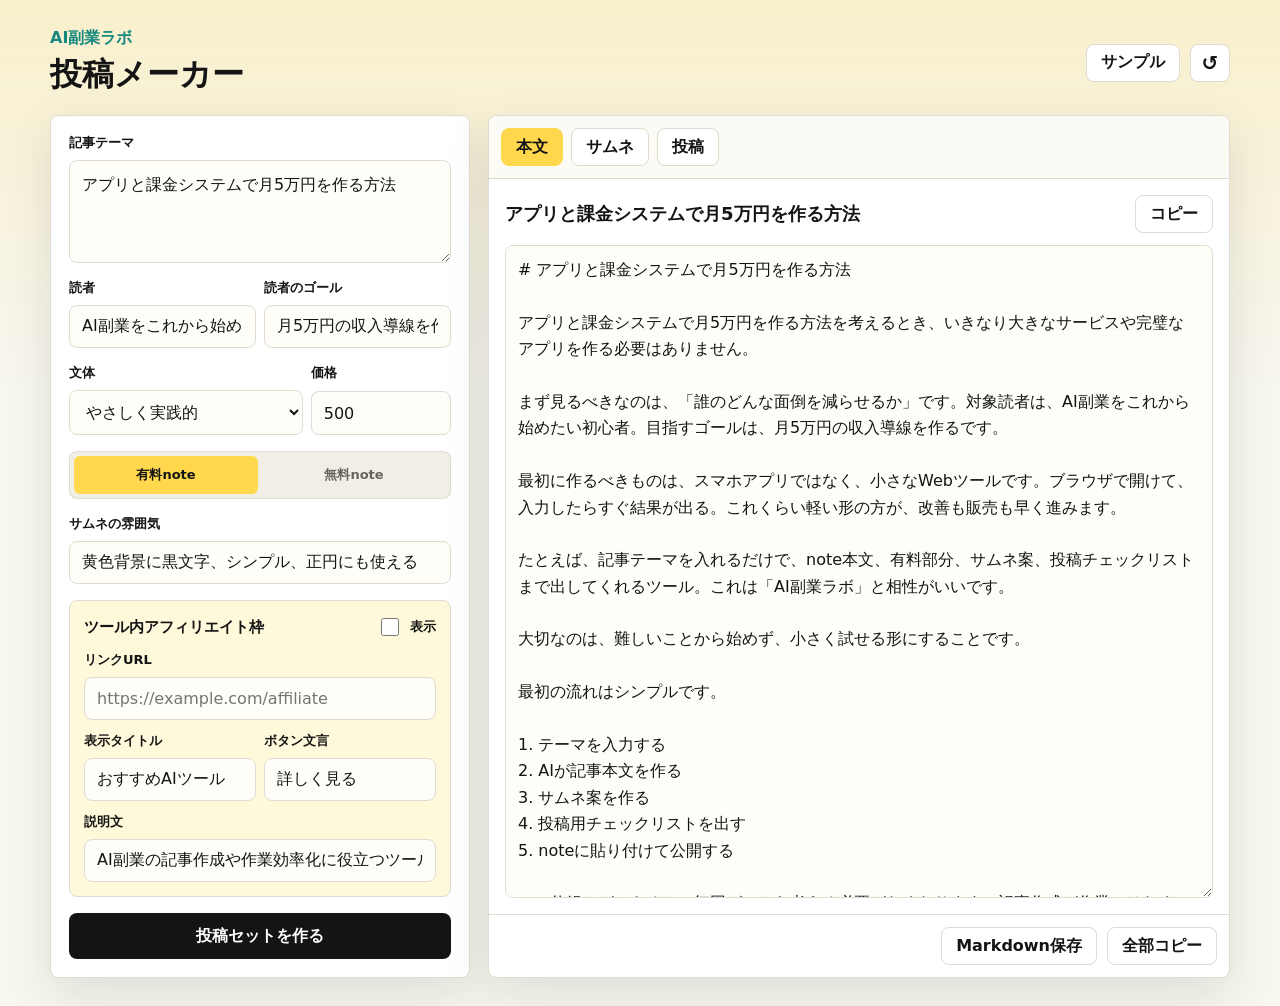
==== index.html @ d0a7dab0 "Publish AI sidejob post maker" ====
<!doctype html>
<html lang="ja">
  <head>
    <meta charset="utf-8">
    <meta name="viewport" content="width=device-width, initial-scale=1">
    <title>AI副業ラボ 投稿メーカー</title>
    <link rel="stylesheet" href="styles.css">
  </head>
  <body>
    <main class="app-shell">
      <section class="workspace">
        <header class="topbar">
          <div>
            <p class="eyebrow">AI副業ラボ</p>
            <h1>投稿メーカー</h1>
          </div>
          <div class="top-actions">
            <button id="sampleBtn" class="ghost-btn" type="button">サンプル</button>
            <button id="resetBtn" class="icon-btn" type="button" aria-label="リセット">↺</button>
          </div>
        </header>

        <section id="affiliateCard" class="affiliate-card" hidden>
          <div>
            <p id="affiliateLabel" class="affiliate-label">PR</p>
            <h2 id="affiliateTitle">おすすめツール</h2>
            <p id="affiliateDescription">AI副業の作業を効率化したい方向けのリンクです。</p>
          </div>
          <a id="affiliateLink" class="affiliate-link" href="#" target="_blank" rel="sponsored noopener">詳しく見る</a>
        </section>

        <section class="tool-grid">
          <form id="postForm" class="panel input-panel">
            <div class="field">
              <label for="theme">記事テーマ</label>
              <textarea id="theme" rows="3" placeholder="例: アプリと課金システムで月5万円を作る方法"></textarea>
            </div>

            <div class="field-row">
              <div class="field">
                <label for="audience">読者</label>
                <input id="audience" type="text" value="AI副業をこれから始めたい初心者">
              </div>
              <div class="field">
                <label for="goal">読者のゴール</label>
                <input id="goal" type="text" value="月5万円の収入導線を作る">
              </div>
            </div>

            <div class="field-row compact">
              <div class="field">
                <label for="tone">文体</label>
                <select id="tone">
                  <option value="friendly">やさしく実践的</option>
                  <option value="sharp">短く力強く</option>
                  <option value="premium">有料note向けに濃く</option>
                </select>
              </div>
              <div class="field">
                <label for="price">価格</label>
                <input id="price" type="number" min="100" step="100" value="500">
              </div>
            </div>

            <fieldset class="segmented" aria-label="販売形式">
              <label>
                <input type="radio" name="paidMode" value="paid" checked>
                <span>有料note</span>
              </label>
              <label>
                <input type="radio" name="paidMode" value="free">
                <span>無料note</span>
              </label>
            </fieldset>

            <div class="field">
              <label for="thumbnailStyle">サムネの雰囲気</label>
              <input id="thumbnailStyle" type="text" value="黄色背景に黒文字、シンプル、正円にも使える">
            </div>

            <section class="affiliate-settings">
              <div class="section-title">
                <h2>ツール内アフィリエイト枠</h2>
                <label class="toggle">
                  <input id="affiliateEnabled" type="checkbox">
                  <span>表示</span>
                </label>
              </div>
              <div class="field">
                <label for="affiliateUrl">リンクURL</label>
                <input id="affiliateUrl" type="url" placeholder="https://example.com/affiliate">
              </div>
              <div class="field-row">
                <div class="field">
                  <label for="affiliateTitleInput">表示タイトル</label>
                  <input id="affiliateTitleInput" type="text" value="おすすめAIツール">
                </div>
                <div class="field">
                  <label for="affiliateButtonText">ボタン文言</label>
                  <input id="affiliateButtonText" type="text" value="詳しく見る">
                </div>
              </div>
              <div class="field">
                <label for="affiliateDescriptionInput">説明文</label>
                <input id="affiliateDescriptionInput" type="text" value="AI副業の記事作成や作業効率化に役立つツールです。">
              </div>
            </section>

            <button class="primary-btn" type="submit">投稿セットを作る</button>
          </form>

          <section class="panel output-panel">
            <div class="tabs" role="tablist" aria-label="出力">
              <button class="tab is-active" type="button" data-target="articleOutput">本文</button>
              <button class="tab" type="button" data-target="thumbOutput">サムネ</button>
              <button class="tab" type="button" data-target="checkOutput">投稿</button>
            </div>

            <div id="articleOutput" class="output-view is-active">
              <div class="output-header">
                <h2 id="generatedTitle">タイトルがここに入ります</h2>
                <button class="copy-btn" type="button" data-copy="articleText">コピー</button>
              </div>
              <textarea id="articleText" readonly></textarea>
            </div>

            <div id="thumbOutput" class="output-view">
              <div class="output-header">
                <h2>サムネ生成プロンプト</h2>
                <button class="copy-btn" type="button" data-copy="thumbnailPrompt">コピー</button>
              </div>
              <textarea id="thumbnailPrompt" readonly></textarea>
            </div>

            <div id="checkOutput" class="output-view">
              <div class="output-header">
                <h2>投稿チェックリスト</h2>
                <button class="copy-btn" type="button" data-copy="checklistText">コピー</button>
              </div>
              <textarea id="checklistText" readonly></textarea>
            </div>

            <div class="export-row">
              <button id="downloadMdBtn" class="ghost-btn" type="button">Markdown保存</button>
              <button id="copyAllBtn" class="ghost-btn" type="button">全部コピー</button>
            </div>
          </section>
        </section>
      </section>
    </main>

    <script src="app.js"></script>
  </body>
</html>
---- styles.css ----
:root {
  --bg: #f7f6ef;
  --panel: #ffffff;
  --ink: #141414;
  --muted: #65645f;
  --line: #dedbd0;
  --yellow: #ffd84d;
  --green: #37b77a;
  --teal: #15877f;
  --shadow: 0 18px 48px rgba(20, 20, 20, 0.1);
}

* {
  box-sizing: border-box;
}

body {
  margin: 0;
  min-height: 100vh;
  background:
    linear-gradient(180deg, rgba(255, 216, 77, 0.22), transparent 38%),
    var(--bg);
  color: var(--ink);
  font-family: "Yu Gothic", "Meiryo", system-ui, sans-serif;
}

button,
input,
textarea,
select {
  font: inherit;
}

.app-shell {
  width: min(1180px, calc(100% - 32px));
  margin: 0 auto;
  padding: 28px 0;
}

.workspace {
  min-height: calc(100vh - 56px);
}

.topbar {
  display: flex;
  align-items: center;
  justify-content: space-between;
  gap: 16px;
  margin-bottom: 18px;
}

.eyebrow {
  margin: 0 0 4px;
  color: var(--teal);
  font-weight: 700;
}

h1,
h2 {
  margin: 0;
  letter-spacing: 0;
}

h1 {
  font-size: 32px;
}

h2 {
  font-size: 18px;
}

.top-actions,
.export-row {
  display: flex;
  gap: 10px;
  align-items: center;
}

.affiliate-card {
  display: flex;
  align-items: center;
  justify-content: space-between;
  gap: 18px;
  margin-bottom: 18px;
  padding: 16px;
  background: var(--yellow);
  border: 2px solid var(--ink);
  border-radius: 8px;
  box-shadow: var(--shadow);
}

.affiliate-card[hidden] {
  display: none;
}

.affiliate-card h2,
.affiliate-card p {
  margin: 0;
}

.affiliate-label {
  display: inline-block;
  margin-bottom: 6px;
  padding: 3px 8px;
  border-radius: 999px;
  background: var(--ink);
  color: #fff;
  font-size: 12px;
  font-weight: 800;
}

.affiliate-link {
  flex: 0 0 auto;
  display: inline-grid;
  place-items: center;
  min-height: 42px;
  padding: 0 18px;
  border-radius: 8px;
  background: var(--ink);
  color: #fff;
  text-decoration: none;
  font-weight: 900;
}

.tool-grid {
  display: grid;
  grid-template-columns: minmax(320px, 420px) minmax(0, 1fr);
  gap: 18px;
}

.panel {
  background: var(--panel);
  border: 1px solid var(--line);
  border-radius: 8px;
  box-shadow: var(--shadow);
}

.input-panel {
  padding: 18px;
  display: grid;
  gap: 16px;
  align-content: start;
}

.affiliate-settings {
  display: grid;
  gap: 12px;
  padding: 14px;
  border: 1px solid var(--line);
  border-radius: 8px;
  background: #fff9db;
}

.section-title {
  display: flex;
  justify-content: space-between;
  align-items: center;
  gap: 12px;
}

.section-title h2 {
  font-size: 15px;
}

.toggle {
  display: inline-flex;
  align-items: center;
  gap: 8px;
}

.toggle input {
  width: 18px;
  height: 18px;
}

.field,
.field-row {
  display: grid;
  gap: 8px;
}

.field-row {
  grid-template-columns: 1fr 1fr;
}

.field-row.compact {
  grid-template-columns: 1.25fr 0.75fr;
}

label {
  font-size: 13px;
  font-weight: 700;
}

input,
textarea,
select {
  width: 100%;
  border: 1px solid var(--line);
  border-radius: 8px;
  padding: 11px 12px;
  color: var(--ink);
  background: #fffdf7;
  outline: none;
}

textarea {
  resize: vertical;
  line-height: 1.65;
}

input:focus,
textarea:focus,
select:focus {
  border-color: var(--teal);
  box-shadow: 0 0 0 3px rgba(21, 135, 127, 0.15);
}

.segmented {
  margin: 0;
  padding: 4px;
  border: 1px solid var(--line);
  border-radius: 8px;
  display: grid;
  grid-template-columns: 1fr 1fr;
  gap: 4px;
  background: #f1efe5;
}

.segmented input {
  position: absolute;
  opacity: 0;
  pointer-events: none;
}

.segmented span {
  display: grid;
  place-items: center;
  min-height: 38px;
  border-radius: 6px;
  color: var(--muted);
  font-weight: 700;
}

.segmented input:checked + span {
  background: var(--yellow);
  color: var(--ink);
}

.primary-btn,
.ghost-btn,
.icon-btn,
.copy-btn,
.tab {
  border: 0;
  border-radius: 8px;
  cursor: pointer;
  font-weight: 800;
}

.primary-btn {
  min-height: 46px;
  background: var(--ink);
  color: #fff;
}

.ghost-btn,
.icon-btn,
.copy-btn,
.tab {
  min-height: 38px;
  background: #fff;
  color: var(--ink);
  border: 1px solid var(--line);
  padding: 0 14px;
}

.icon-btn {
  width: 40px;
  padding: 0;
  font-size: 20px;
}

.output-panel {
  padding: 0;
  min-height: 680px;
  display: grid;
  grid-template-rows: auto 1fr auto;
}

.tabs {
  display: flex;
  gap: 8px;
  padding: 12px;
  border-bottom: 1px solid var(--line);
  background: #fbfaf4;
  border-radius: 8px 8px 0 0;
}

.tab.is-active {
  background: var(--yellow);
  border-color: var(--yellow);
}

.output-view {
  display: none;
  padding: 16px;
}

.output-view.is-active {
  display: grid;
  grid-template-rows: auto 1fr;
  gap: 12px;
}

.output-header {
  display: flex;
  justify-content: space-between;
  gap: 12px;
  align-items: center;
}

.output-view textarea {
  min-height: 530px;
  background: #fffdf8;
}

.export-row {
  justify-content: flex-end;
  padding: 12px;
  border-top: 1px solid var(--line);
}

@media (max-width: 860px) {
  .tool-grid,
  .field-row,
  .field-row.compact {
    grid-template-columns: 1fr;
  }

  .affiliate-card {
    align-items: stretch;
    flex-direction: column;
  }

  .topbar {
    align-items: flex-start;
  }

  h1 {
    font-size: 28px;
  }
}
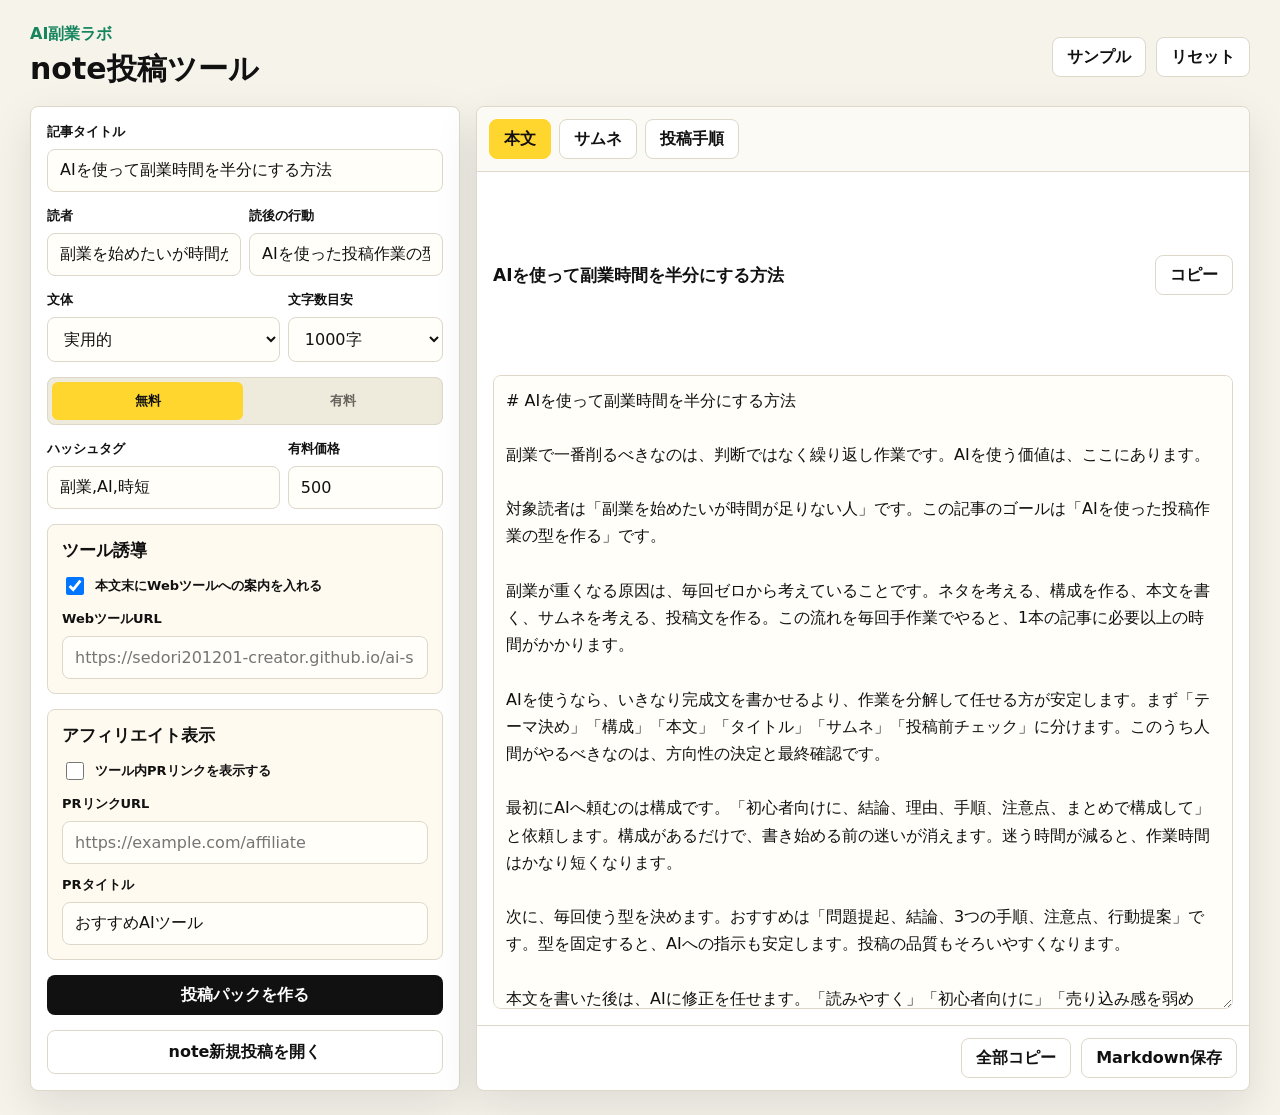
==== commit 3a880efc: "Update note post maker tool" ====
--- a/index.html
+++ b/index.html
@@ -3,148 +3,157 @@
   <head>
     <meta charset="utf-8">
     <meta name="viewport" content="width=device-width, initial-scale=1">
-    <title>AI副業ラボ 投稿メーカー</title>
+    <title>AI副業ラボ note投稿ツール</title>
     <link rel="stylesheet" href="styles.css">
   </head>
   <body>
     <main class="app-shell">
-      <section class="workspace">
-        <header class="topbar">
-          <div>
-            <p class="eyebrow">AI副業ラボ</p>
-            <h1>投稿メーカー</h1>
+      <header class="topbar">
+        <div>
+          <p class="eyebrow">AI副業ラボ</p>
+          <h1>note投稿ツール</h1>
+        </div>
+        <div class="top-actions">
+          <button id="sampleBtn" class="ghost-btn" type="button">サンプル</button>
+          <button id="resetBtn" class="ghost-btn" type="button">リセット</button>
+        </div>
+      </header>
+
+      <section class="tool-grid">
+        <form id="postForm" class="panel input-panel">
+          <div class="field">
+            <label for="theme">記事タイトル</label>
+            <input id="theme" type="text" value="AIを使って副業時間を半分にする方法">
           </div>
-          <div class="top-actions">
-            <button id="sampleBtn" class="ghost-btn" type="button">サンプル</button>
-            <button id="resetBtn" class="icon-btn" type="button" aria-label="リセット">↺</button>
+
+          <div class="field-row">
+            <div class="field">
+              <label for="audience">読者</label>
+              <input id="audience" type="text" value="副業を始めたいが時間が足りない人">
+            </div>
+            <div class="field">
+              <label for="goal">読後の行動</label>
+              <input id="goal" type="text" value="AIを使った投稿作業の型を作る">
+            </div>
           </div>
-        </header>
 
-        <section id="affiliateCard" class="affiliate-card" hidden>
-          <div>
-            <p id="affiliateLabel" class="affiliate-label">PR</p>
-            <h2 id="affiliateTitle">おすすめツール</h2>
-            <p id="affiliateDescription">AI副業の作業を効率化したい方向けのリンクです。</p>
+          <div class="field-row compact">
+            <div class="field">
+              <label for="tone">文体</label>
+              <select id="tone">
+                <option value="practical">実用的</option>
+                <option value="friendly">やさしい</option>
+                <option value="premium">有料note向け</option>
+              </select>
+            </div>
+            <div class="field">
+              <label for="length">文字数目安</label>
+              <select id="length">
+                <option value="1000">1000字</option>
+                <option value="1500">1500字</option>
+                <option value="700">短め</option>
+              </select>
+            </div>
           </div>
-          <a id="affiliateLink" class="affiliate-link" href="#" target="_blank" rel="sponsored noopener">詳しく見る</a>
-        </section>
 
-        <section class="tool-grid">
-          <form id="postForm" class="panel input-panel">
+          <fieldset class="segmented" aria-label="記事タイプ">
+            <label>
+              <input type="radio" name="paidMode" value="free" checked>
+              <span>無料</span>
+            </label>
+            <label>
+              <input type="radio" name="paidMode" value="paid">
+              <span>有料</span>
+            </label>
+          </fieldset>
+
+          <div class="field-row compact">
             <div class="field">
-              <label for="theme">記事テーマ</label>
-              <textarea id="theme" rows="3" placeholder="例: アプリと課金システムで月5万円を作る方法"></textarea>
+              <label for="tags">ハッシュタグ</label>
+              <input id="tags" type="text" value="副業,AI,時短">
             </div>
+            <div class="field">
+              <label for="price">有料価格</label>
+              <input id="price" type="number" min="100" step="100" value="500">
+            </div>
+          </div>
 
-            <div class="field-row">
-              <div class="field">
-                <label for="audience">読者</label>
-                <input id="audience" type="text" value="AI副業をこれから始めたい初心者">
-              </div>
-              <div class="field">
-                <label for="goal">読者のゴール</label>
-                <input id="goal" type="text" value="月5万円の収入導線を作る">
+          <section class="panel-mini">
+            <h2>ツール誘導</h2>
+            <label class="toggle">
+              <input id="toolCtaEnabled" type="checkbox" checked>
+              <span>本文末にWebツールへの案内を入れる</span>
+            </label>
+            <div class="field">
+              <label for="toolUrl">WebツールURL</label>
+              <input id="toolUrl" type="url" placeholder="https://sedori201201-creator.github.io/ai-sidejob-lab-tool/">
+            </div>
+          </section>
+
+          <section class="panel-mini">
+            <h2>アフィリエイト表示</h2>
+            <label class="toggle">
+              <input id="affiliateEnabled" type="checkbox">
+              <span>ツール内PRリンクを表示する</span>
+            </label>
+            <div class="field">
+              <label for="affiliateUrl">PRリンクURL</label>
+              <input id="affiliateUrl" type="url" placeholder="https://example.com/affiliate">
+            </div>
+            <div class="field">
+              <label for="affiliateTitle">PRタイトル</label>
+              <input id="affiliateTitle" type="text" value="おすすめAIツール">
+            </div>
+          </section>
+
+          <button class="primary-btn" type="submit">投稿パックを作る</button>
+          <a class="note-link" href="https://note.com/notes/new" target="_blank" rel="noopener">note新規投稿を開く</a>
+        </form>
+
+        <section class="panel output-panel">
+          <div class="tabs" role="tablist" aria-label="出力">
+            <button class="tab is-active" type="button" data-target="articlePane">本文</button>
+            <button class="tab" type="button" data-target="thumbPane">サムネ</button>
+            <button class="tab" type="button" data-target="publishPane">投稿手順</button>
+          </div>
+
+          <div id="articlePane" class="output-view is-active">
+            <div class="output-header">
+              <h2 id="generatedTitle">AIを使って副業時間を半分にする方法</h2>
+              <button class="copy-btn" type="button" data-copy="articleText">コピー</button>
+            </div>
+            <textarea id="articleText" readonly></textarea>
+          </div>
+
+          <div id="thumbPane" class="output-view">
+            <div class="thumb-layout">
+              <canvas id="thumbnailCanvas" width="1280" height="670"></canvas>
+              <div class="thumb-actions">
+                <button id="downloadThumbBtn" class="primary-btn" type="button">サムネPNG保存</button>
+                <button class="copy-btn" type="button" data-copy="thumbnailPrompt">プロンプトコピー</button>
               </div>
             </div>
+            <textarea id="thumbnailPrompt" readonly></textarea>
+          </div>
 
-            <div class="field-row compact">
-              <div class="field">
-                <label for="tone">文体</label>
-                <select id="tone">
-                  <option value="friendly">やさしく実践的</option>
-                  <option value="sharp">短く力強く</option>
-                  <option value="premium">有料note向けに濃く</option>
-                </select>
-              </div>
-              <div class="field">
-                <label for="price">価格</label>
-                <input id="price" type="number" min="100" step="100" value="500">
-              </div>
+          <div id="publishPane" class="output-view">
+            <div class="output-header">
+              <h2>note公開チェック</h2>
+              <button class="copy-btn" type="button" data-copy="publishText">コピー</button>
             </div>
+            <textarea id="publishText" readonly></textarea>
+          </div>
 
-            <fieldset class="segmented" aria-label="販売形式">
-              <label>
-                <input type="radio" name="paidMode" value="paid" checked>
-                <span>有料note</span>
-              </label>
-              <label>
-                <input type="radio" name="paidMode" value="free">
-                <span>無料note</span>
-              </label>
-            </fieldset>
+          <div id="affiliateCard" class="affiliate-card" hidden>
+            <span>PR</span>
+            <strong id="affiliateCardTitle">おすすめAIツール</strong>
+            <a id="affiliateCardLink" href="#" target="_blank" rel="sponsored noopener">詳細を見る</a>
+          </div>
 
-            <div class="field">
-              <label for="thumbnailStyle">サムネの雰囲気</label>
-              <input id="thumbnailStyle" type="text" value="黄色背景に黒文字、シンプル、正円にも使える">
-            </div>
-
-            <section class="affiliate-settings">
-              <div class="section-title">
-                <h2>ツール内アフィリエイト枠</h2>
-                <label class="toggle">
-                  <input id="affiliateEnabled" type="checkbox">
-                  <span>表示</span>
-                </label>
-              </div>
-              <div class="field">
-                <label for="affiliateUrl">リンクURL</label>
-                <input id="affiliateUrl" type="url" placeholder="https://example.com/affiliate">
-              </div>
-              <div class="field-row">
-                <div class="field">
-                  <label for="affiliateTitleInput">表示タイトル</label>
-                  <input id="affiliateTitleInput" type="text" value="おすすめAIツール">
-                </div>
-                <div class="field">
-                  <label for="affiliateButtonText">ボタン文言</label>
-                  <input id="affiliateButtonText" type="text" value="詳しく見る">
-                </div>
-              </div>
-              <div class="field">
-                <label for="affiliateDescriptionInput">説明文</label>
-                <input id="affiliateDescriptionInput" type="text" value="AI副業の記事作成や作業効率化に役立つツールです。">
-              </div>
-            </section>
-
-            <button class="primary-btn" type="submit">投稿セットを作る</button>
-          </form>
-
-          <section class="panel output-panel">
-            <div class="tabs" role="tablist" aria-label="出力">
-              <button class="tab is-active" type="button" data-target="articleOutput">本文</button>
-              <button class="tab" type="button" data-target="thumbOutput">サムネ</button>
-              <button class="tab" type="button" data-target="checkOutput">投稿</button>
-            </div>
-
-            <div id="articleOutput" class="output-view is-active">
-              <div class="output-header">
-                <h2 id="generatedTitle">タイトルがここに入ります</h2>
-                <button class="copy-btn" type="button" data-copy="articleText">コピー</button>
-              </div>
-              <textarea id="articleText" readonly></textarea>
-            </div>
-
-            <div id="thumbOutput" class="output-view">
-              <div class="output-header">
-                <h2>サムネ生成プロンプト</h2>
-                <button class="copy-btn" type="button" data-copy="thumbnailPrompt">コピー</button>
-              </div>
-              <textarea id="thumbnailPrompt" readonly></textarea>
-            </div>
-
-            <div id="checkOutput" class="output-view">
-              <div class="output-header">
-                <h2>投稿チェックリスト</h2>
-                <button class="copy-btn" type="button" data-copy="checklistText">コピー</button>
-              </div>
-              <textarea id="checklistText" readonly></textarea>
-            </div>
-
-            <div class="export-row">
-              <button id="downloadMdBtn" class="ghost-btn" type="button">Markdown保存</button>
-              <button id="copyAllBtn" class="ghost-btn" type="button">全部コピー</button>
-            </div>
-          </section>
+          <div class="export-row">
+            <button id="copyAllBtn" class="ghost-btn" type="button">全部コピー</button>
+            <button id="downloadMdBtn" class="ghost-btn" type="button">Markdown保存</button>
+          </div>
         </section>
       </section>
     </main>
--- a/styles.css
+++ b/styles.css
@@ -1,13 +1,12 @@
 :root {
-  --bg: #f7f6ef;
+  --bg: #f5f3ea;
   --panel: #ffffff;
-  --ink: #141414;
-  --muted: #65645f;
-  --line: #dedbd0;
-  --yellow: #ffd84d;
-  --green: #37b77a;
-  --teal: #15877f;
-  --shadow: 0 18px 48px rgba(20, 20, 20, 0.1);
+  --ink: #111111;
+  --muted: #66645d;
+  --line: #ddd8c9;
+  --yellow: #ffd62e;
+  --green: #16855f;
+  --shadow: 0 16px 44px rgba(17, 17, 17, 0.1);
 }
 
 * {
@@ -17,9 +16,7 @@
 body {
   margin: 0;
   min-height: 100vh;
-  background:
-    linear-gradient(180deg, rgba(255, 216, 77, 0.22), transparent 38%),
-    var(--bg);
+  background: var(--bg);
   color: var(--ink);
   font-family: "Yu Gothic", "Meiryo", system-ui, sans-serif;
 }
@@ -32,27 +29,23 @@
 }
 
 .app-shell {
-  width: min(1180px, calc(100% - 32px));
+  width: min(1220px, calc(100% - 28px));
   margin: 0 auto;
-  padding: 28px 0;
-}
-
-.workspace {
-  min-height: calc(100vh - 56px);
+  padding: 24px 0;
 }
 
 .topbar {
   display: flex;
-  align-items: center;
   justify-content: space-between;
+  align-items: center;
   gap: 16px;
-  margin-bottom: 18px;
+  margin-bottom: 16px;
 }
 
 .eyebrow {
   margin: 0 0 4px;
-  color: var(--teal);
-  font-weight: 700;
+  color: var(--green);
+  font-weight: 800;
 }
 
 h1,
@@ -62,73 +55,29 @@
 }
 
 h1 {
-  font-size: 32px;
+  font-size: 30px;
 }
 
 h2 {
-  font-size: 18px;
+  font-size: 17px;
 }
 
 .top-actions,
-.export-row {
+.export-row,
+.thumb-actions {
   display: flex;
   gap: 10px;
   align-items: center;
 }
 
-.affiliate-card {
-  display: flex;
-  align-items: center;
-  justify-content: space-between;
-  gap: 18px;
-  margin-bottom: 18px;
-  padding: 16px;
-  background: var(--yellow);
-  border: 2px solid var(--ink);
-  border-radius: 8px;
-  box-shadow: var(--shadow);
-}
-
-.affiliate-card[hidden] {
-  display: none;
-}
-
-.affiliate-card h2,
-.affiliate-card p {
-  margin: 0;
-}
-
-.affiliate-label {
-  display: inline-block;
-  margin-bottom: 6px;
-  padding: 3px 8px;
-  border-radius: 999px;
-  background: var(--ink);
-  color: #fff;
-  font-size: 12px;
-  font-weight: 800;
-}
-
-.affiliate-link {
-  flex: 0 0 auto;
-  display: inline-grid;
-  place-items: center;
-  min-height: 42px;
-  padding: 0 18px;
-  border-radius: 8px;
-  background: var(--ink);
-  color: #fff;
-  text-decoration: none;
-  font-weight: 900;
-}
-
 .tool-grid {
   display: grid;
-  grid-template-columns: minmax(320px, 420px) minmax(0, 1fr);
-  gap: 18px;
-}
-
-.panel {
+  grid-template-columns: minmax(320px, 430px) minmax(0, 1fr);
+  gap: 16px;
+}
+
+.panel,
+.panel-mini {
   background: var(--panel);
   border: 1px solid var(--line);
   border-radius: 8px;
@@ -136,41 +85,18 @@
 }
 
 .input-panel {
-  padding: 18px;
-  display: grid;
-  gap: 16px;
+  display: grid;
   align-content: start;
-}
-
-.affiliate-settings {
+  gap: 15px;
+  padding: 16px;
+}
+
+.panel-mini {
   display: grid;
   gap: 12px;
   padding: 14px;
-  border: 1px solid var(--line);
-  border-radius: 8px;
-  background: #fff9db;
-}
-
-.section-title {
-  display: flex;
-  justify-content: space-between;
-  align-items: center;
-  gap: 12px;
-}
-
-.section-title h2 {
-  font-size: 15px;
-}
-
-.toggle {
-  display: inline-flex;
-  align-items: center;
-  gap: 8px;
-}
-
-.toggle input {
-  width: 18px;
-  height: 18px;
+  box-shadow: none;
+  background: #fffaf0;
 }
 
 .field,
@@ -184,12 +110,12 @@
 }
 
 .field-row.compact {
-  grid-template-columns: 1.25fr 0.75fr;
+  grid-template-columns: 1.2fr 0.8fr;
 }
 
 label {
   font-size: 13px;
-  font-weight: 700;
+  font-weight: 800;
 }
 
 input,
@@ -200,20 +126,20 @@
   border-radius: 8px;
   padding: 11px 12px;
   color: var(--ink);
-  background: #fffdf7;
+  background: #fffef9;
   outline: none;
 }
 
 textarea {
   resize: vertical;
-  line-height: 1.65;
+  line-height: 1.7;
 }
 
 input:focus,
 textarea:focus,
 select:focus {
-  border-color: var(--teal);
-  box-shadow: 0 0 0 3px rgba(21, 135, 127, 0.15);
+  border-color: var(--green);
+  box-shadow: 0 0 0 3px rgba(22, 133, 95, 0.15);
 }
 
 .segmented {
@@ -224,13 +150,12 @@
   display: grid;
   grid-template-columns: 1fr 1fr;
   gap: 4px;
-  background: #f1efe5;
+  background: #eeeadc;
 }
 
 .segmented input {
   position: absolute;
   opacity: 0;
-  pointer-events: none;
 }
 
 .segmented span {
@@ -239,7 +164,7 @@
   min-height: 38px;
   border-radius: 6px;
   color: var(--muted);
-  font-weight: 700;
+  font-weight: 800;
 }
 
 .segmented input:checked + span {
@@ -247,45 +172,55 @@
   color: var(--ink);
 }
 
+.toggle {
+  display: flex;
+  align-items: center;
+  gap: 8px;
+}
+
+.toggle input {
+  width: 18px;
+  height: 18px;
+}
+
 .primary-btn,
 .ghost-btn,
-.icon-btn,
 .copy-btn,
-.tab {
+.tab,
+.note-link {
+  min-height: 40px;
   border: 0;
   border-radius: 8px;
   cursor: pointer;
-  font-weight: 800;
+  font-weight: 900;
 }
 
 .primary-btn {
-  min-height: 46px;
   background: var(--ink);
   color: #fff;
 }
 
 .ghost-btn,
-.icon-btn,
 .copy-btn,
-.tab {
-  min-height: 38px;
+.tab,
+.note-link {
+  display: inline-grid;
+  place-items: center;
+  padding: 0 14px;
   background: #fff;
   color: var(--ink);
   border: 1px solid var(--line);
-  padding: 0 14px;
-}
-
-.icon-btn {
-  width: 40px;
-  padding: 0;
-  font-size: 20px;
+  text-decoration: none;
+}
+
+.note-link {
+  min-height: 44px;
 }
 
 .output-panel {
-  padding: 0;
-  min-height: 680px;
-  display: grid;
-  grid-template-rows: auto 1fr auto;
+  display: grid;
+  grid-template-rows: auto 1fr auto auto;
+  min-height: 720px;
 }
 
 .tabs {
@@ -309,7 +244,6 @@
 
 .output-view.is-active {
   display: grid;
-  grid-template-rows: auto 1fr;
   gap: 12px;
 }
 
@@ -321,8 +255,51 @@
 }
 
 .output-view textarea {
-  min-height: 530px;
-  background: #fffdf8;
+  min-height: 500px;
+  background: #fffef9;
+}
+
+.thumb-layout {
+  display: grid;
+  gap: 12px;
+}
+
+canvas {
+  width: 100%;
+  max-height: 360px;
+  border: 2px solid var(--ink);
+  border-radius: 8px;
+  background: var(--yellow);
+}
+
+.affiliate-card {
+  display: flex;
+  align-items: center;
+  justify-content: space-between;
+  gap: 12px;
+  margin: 0 12px 12px;
+  padding: 12px;
+  background: var(--yellow);
+  border: 2px solid var(--ink);
+  border-radius: 8px;
+}
+
+.affiliate-card[hidden] {
+  display: none;
+}
+
+.affiliate-card span {
+  padding: 3px 8px;
+  border-radius: 999px;
+  background: var(--ink);
+  color: #fff;
+  font-weight: 900;
+  font-size: 12px;
+}
+
+.affiliate-card a {
+  color: var(--ink);
+  font-weight: 900;
 }
 
 .export-row {
@@ -331,23 +308,19 @@
   border-top: 1px solid var(--line);
 }
 
-@media (max-width: 860px) {
+@media (max-width: 880px) {
   .tool-grid,
   .field-row,
   .field-row.compact {
     grid-template-columns: 1fr;
   }
 
-  .affiliate-card {
-    align-items: stretch;
-    flex-direction: column;
-  }
-
   .topbar {
     align-items: flex-start;
   }
 
-  h1 {
-    font-size: 28px;
+  .top-actions {
+    flex-wrap: wrap;
+    justify-content: flex-end;
   }
 }
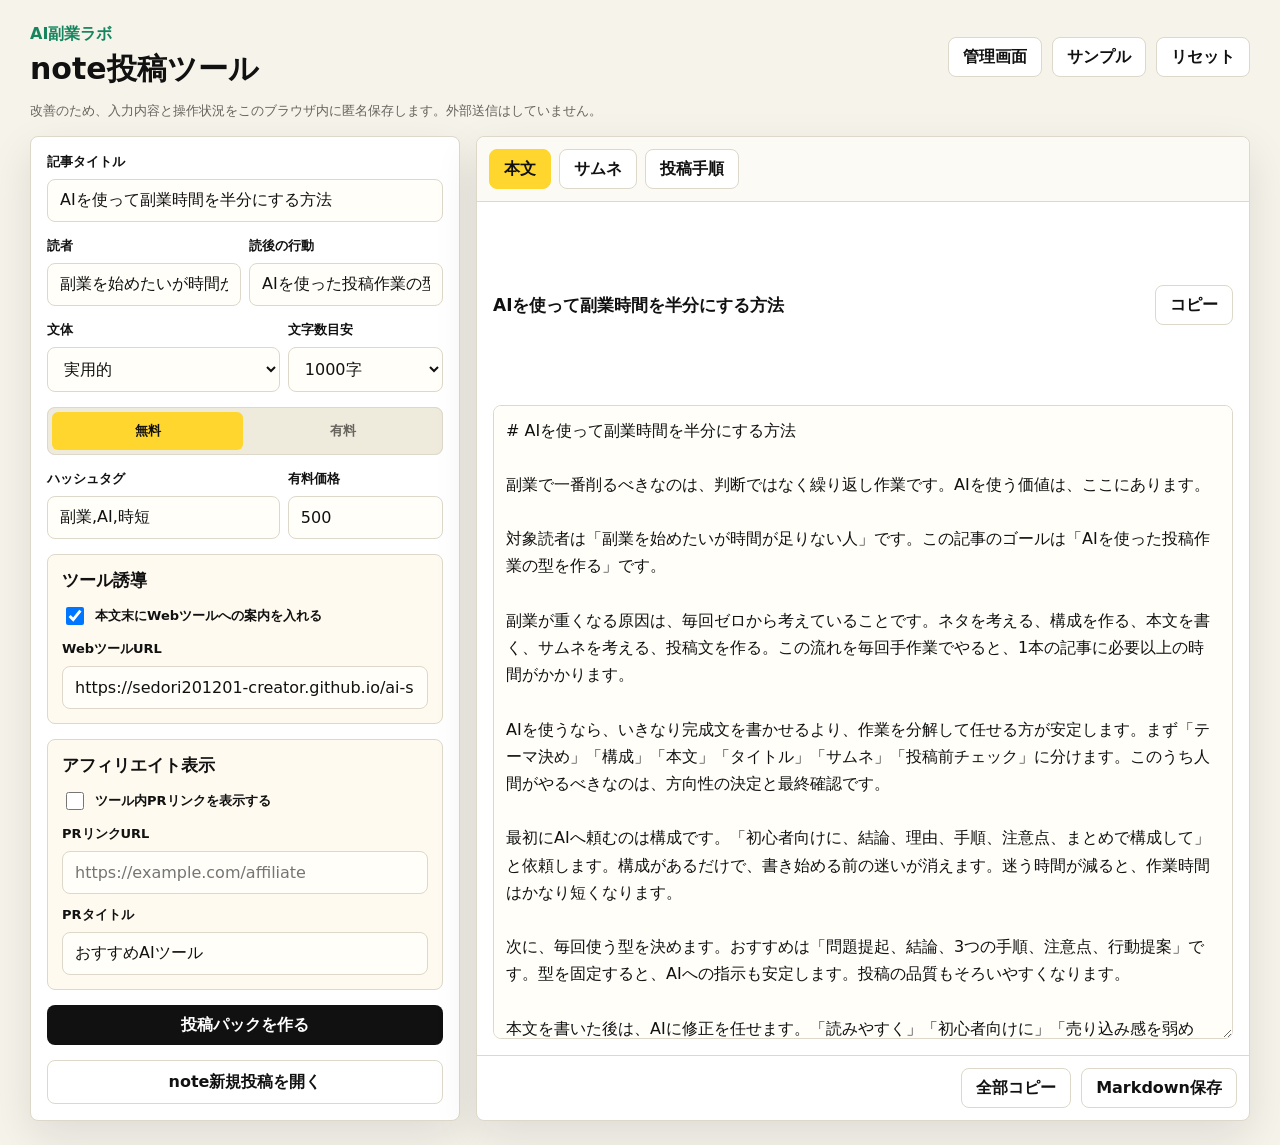
==== commit f5094053: "Add local back office MVP" ====
--- a/index.html
+++ b/index.html
@@ -14,10 +14,15 @@
           <h1>note投稿ツール</h1>
         </div>
         <div class="top-actions">
+          <a class="ghost-btn" href="admin.html">管理画面</a>
           <button id="sampleBtn" class="ghost-btn" type="button">サンプル</button>
           <button id="resetBtn" class="ghost-btn" type="button">リセット</button>
         </div>
       </header>
+
+      <p class="privacy-note">
+        改善のため、入力内容と操作状況をこのブラウザ内に匿名保存します。外部送信はしていません。
+      </p>
 
       <section class="tool-grid">
         <form id="postForm" class="panel input-panel">
@@ -86,7 +91,7 @@
             </label>
             <div class="field">
               <label for="toolUrl">WebツールURL</label>
-              <input id="toolUrl" type="url" placeholder="https://sedori201201-creator.github.io/ai-sidejob-lab-tool/">
+              <input id="toolUrl" type="url" value="https://sedori201201-creator.github.io/ai-sidejob-lab-tool/">
             </div>
           </section>
 
@@ -107,7 +112,7 @@
           </section>
 
           <button class="primary-btn" type="submit">投稿パックを作る</button>
-          <a class="note-link" href="https://note.com/notes/new" target="_blank" rel="noopener">note新規投稿を開く</a>
+          <a id="openNoteLink" class="note-link" href="https://note.com/notes/new" target="_blank" rel="noopener">note新規投稿を開く</a>
         </form>
 
         <section class="panel output-panel">
--- a/styles.css
+++ b/styles.css
@@ -308,6 +308,106 @@
   border-top: 1px solid var(--line);
 }
 
+.privacy-note {
+  margin: -4px 0 16px;
+  color: var(--muted);
+  font-size: 13px;
+}
+
+.danger {
+  color: #a32626;
+}
+
+.metrics-grid {
+  display: grid;
+  grid-template-columns: repeat(5, 1fr);
+  gap: 12px;
+  margin-bottom: 16px;
+}
+
+.metric-card {
+  display: grid;
+  gap: 8px;
+  padding: 16px;
+  background: var(--panel);
+  border: 1px solid var(--line);
+  border-radius: 8px;
+  box-shadow: var(--shadow);
+}
+
+.metric-card span,
+.muted {
+  color: var(--muted);
+  font-size: 13px;
+}
+
+.metric-card strong {
+  font-size: 34px;
+}
+
+.admin-grid {
+  display: grid;
+  grid-template-columns: 1.3fr 0.7fr;
+  gap: 16px;
+  margin-bottom: 16px;
+}
+
+.admin-panel {
+  padding: 16px;
+}
+
+.list-table {
+  display: grid;
+  gap: 8px;
+  margin-top: 12px;
+}
+
+.list-table div {
+  display: grid;
+  grid-template-columns: 1fr auto;
+  gap: 10px;
+  padding: 10px 0;
+  border-bottom: 1px solid var(--line);
+}
+
+.tag-list {
+  display: flex;
+  flex-wrap: wrap;
+  gap: 8px;
+  margin-top: 12px;
+}
+
+.tag-list span {
+  padding: 7px 10px;
+  border-radius: 999px;
+  background: #fff6c9;
+  border: 1px solid var(--line);
+  font-weight: 800;
+}
+
+.table-wrap {
+  overflow-x: auto;
+  margin-top: 12px;
+}
+
+table {
+  width: 100%;
+  border-collapse: collapse;
+  font-size: 14px;
+}
+
+th,
+td {
+  padding: 10px 8px;
+  border-bottom: 1px solid var(--line);
+  text-align: left;
+  vertical-align: top;
+}
+
+th {
+  background: #fbfaf4;
+}
+
 @media (max-width: 880px) {
   .tool-grid,
   .field-row,
@@ -323,4 +423,9 @@
     flex-wrap: wrap;
     justify-content: flex-end;
   }
-}
+
+  .metrics-grid,
+  .admin-grid {
+    grid-template-columns: 1fr;
+  }
+}
